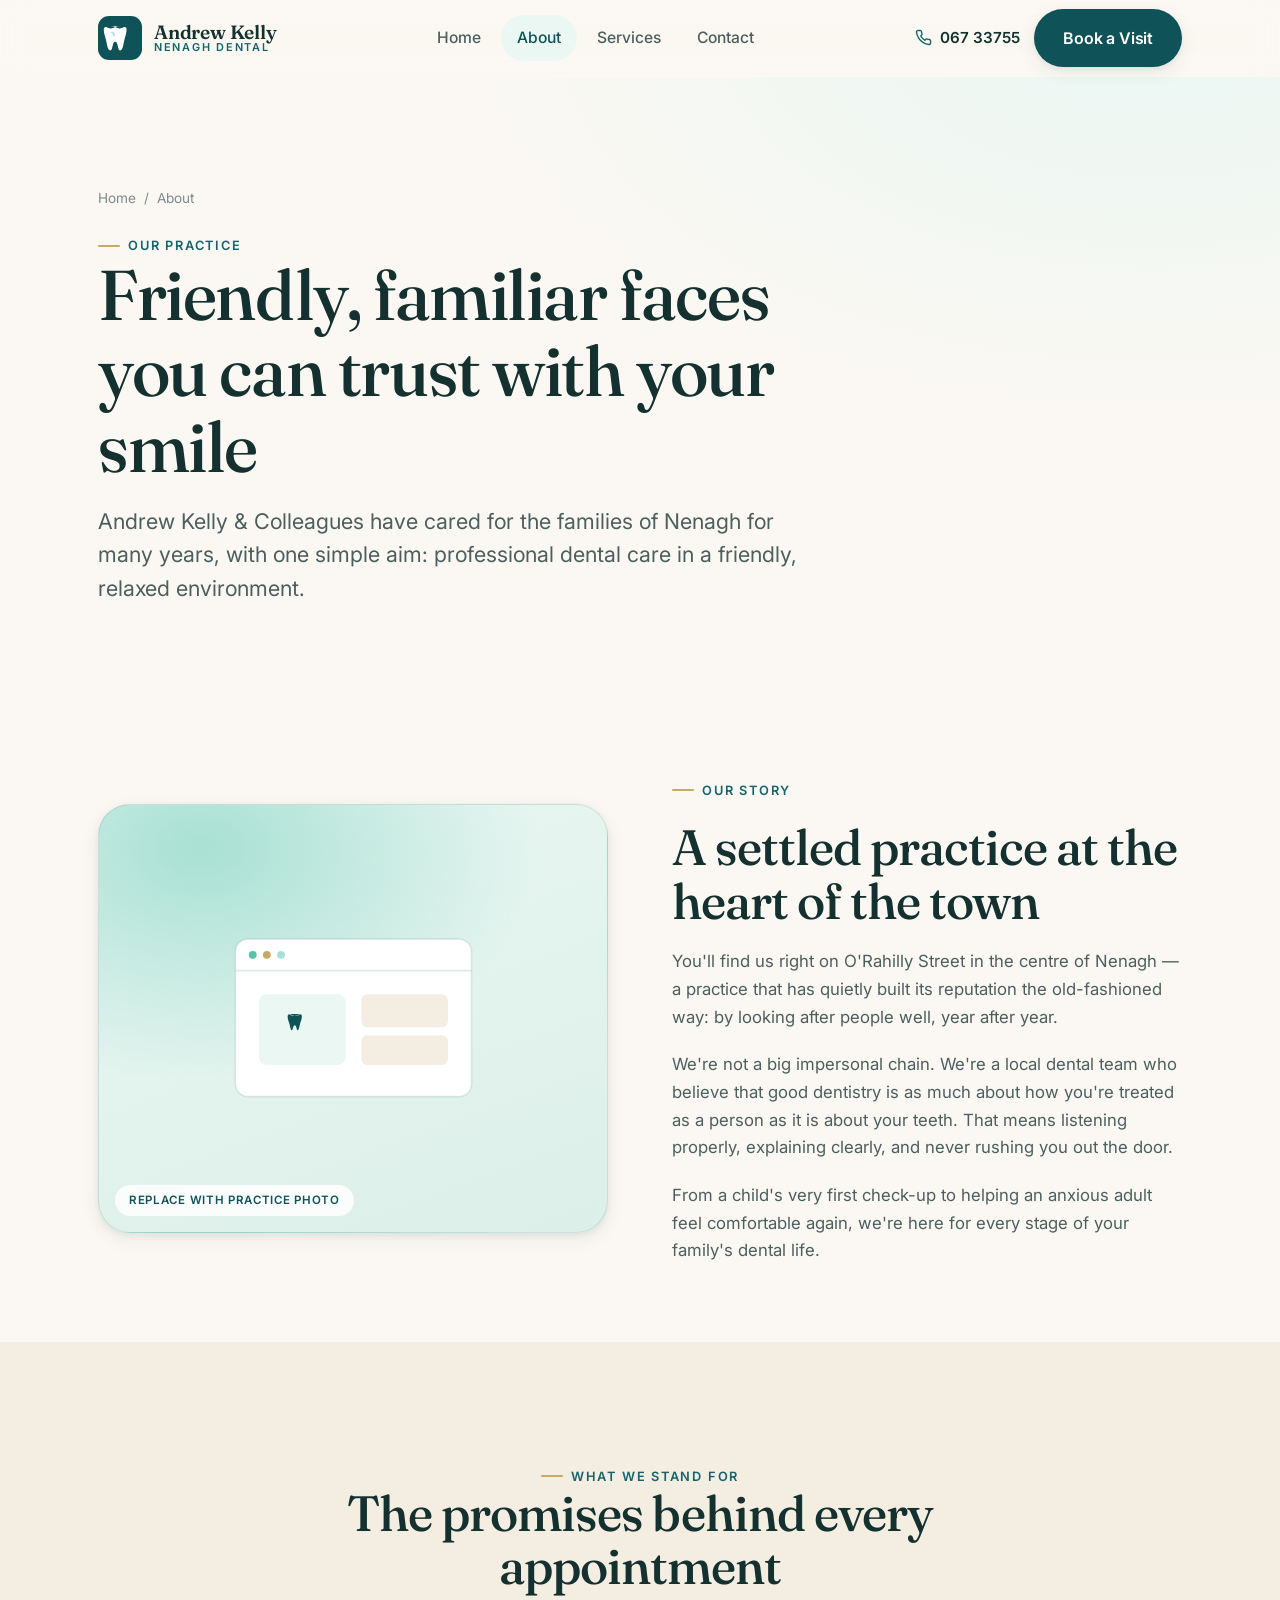
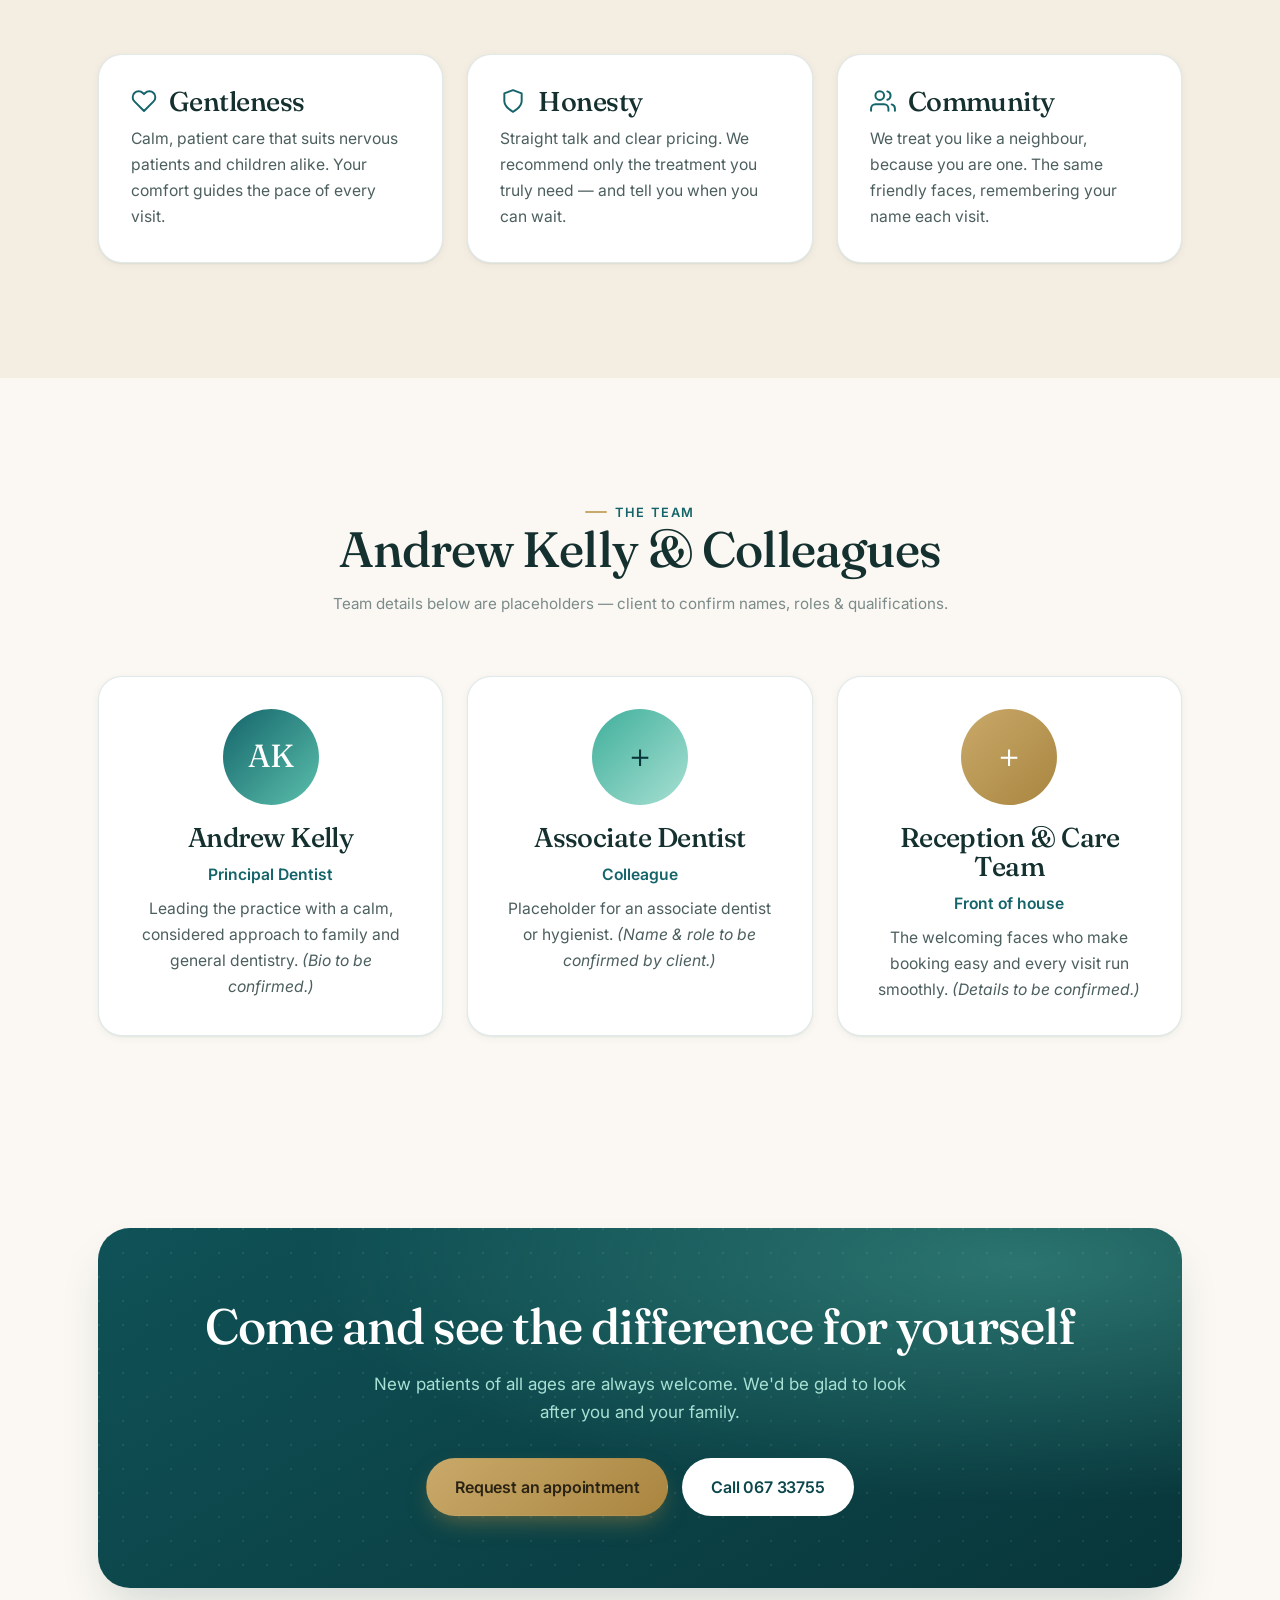
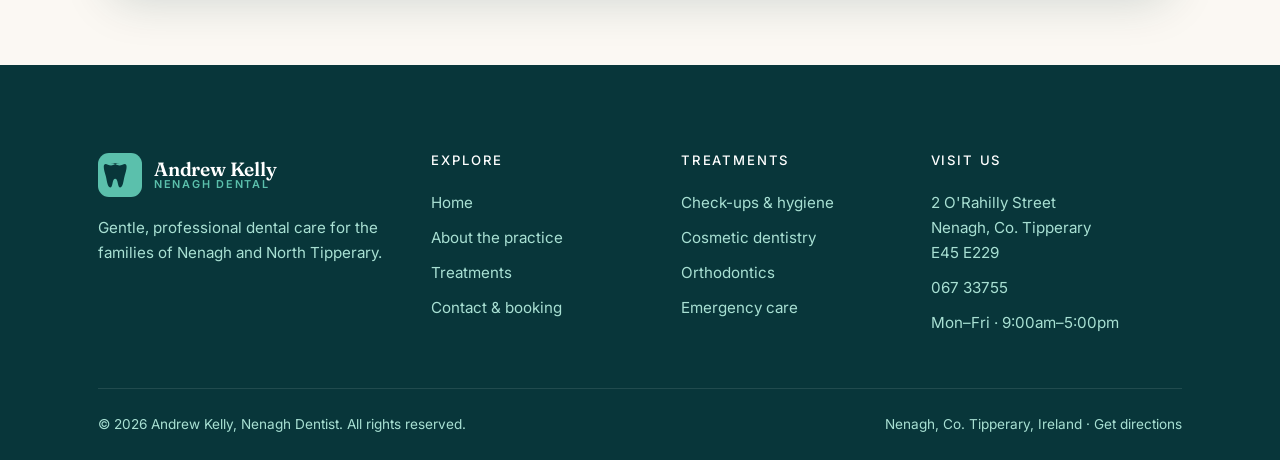
==== about.html @ b99c3176 "Initial commit: Andrew Kelly, Nenagh Dentist website Static 4-page dental practice site (HTML/CSS/JS" ====
<!DOCTYPE html>
<html lang="en-IE">
<head>
  <meta charset="UTF-8" />
  <meta name="viewport" content="width=device-width, initial-scale=1.0" />
  <title>About Our Nenagh Dental Practice | Andrew Kelly, Nenagh Dentist</title>
  <meta name="description" content="Meet Andrew Kelly &amp; Colleagues — a friendly, established dental practice on O'Rahilly Street, Nenagh. Our promise: gentle, honest care in a relaxed environment for all the family." />
  <meta name="theme-color" content="#0f5257" />
  <link rel="canonical" href="https://andrewkelly-dental.vercel.app/about.html" />
  <meta property="og:type" content="website" />
  <meta property="og:title" content="About Our Nenagh Dental Practice | Andrew Kelly" />
  <meta property="og:description" content="A friendly, established dental practice in the heart of Nenagh, Co. Tipperary." />
  <link rel="icon" href="assets/favicon.svg" type="image/svg+xml" />
  <link rel="preconnect" href="https://fonts.googleapis.com" />
  <link rel="preconnect" href="https://fonts.gstatic.com" crossorigin />
  <link href="https://fonts.googleapis.com/css2?family=Fraunces:ital,opsz,wght@0,9..144,400;0,9..144,500;0,9..144,600;1,9..144,400&family=Inter:wght@400;500;600;700&display=swap" rel="stylesheet" />
  <link rel="stylesheet" href="css/styles.css" />
</head>
<body>

  <header class="site-header">
    <div class="container nav">
      <a href="index.html" class="brand" aria-label="Andrew Kelly, Nenagh Dentist — home">
        <svg class="brand__mark" viewBox="0 0 64 64" aria-hidden="true"><rect width="64" height="64" rx="16" fill="#0f5257"/><path d="M32 15c-6 0-9 3-13 3-3.5 0-6-2-8-2-1.6 0-2.6 1.3-2.6 4 0 4 1.4 8 2.8 13 1 3.6 1.7 9 2.8 12.6.9 3 2 4.4 3.6 4.4 2 0 2.7-2.2 3.4-5.4.9-4.2 1.8-7 4-7s3.1 2.8 4 7c.7 3.2 1.4 5.4 3.4 5.4 1.6 0 2.7-1.4 3.6-4.4 1.1-3.6 1.8-9 2.8-12.6 1.4-5 2.8-9 2.8-13 0-2.7-1-4-2.6-4-2 0-4.5 2-8 2-4 0-7-3-13-3z" fill="#fff"/><path d="M20 24c1.6 0 3 1.6 3.6 4" fill="none" stroke="#a8e0d3" stroke-width="2.4" stroke-linecap="round"/></svg>
        <span class="brand__text"><span class="brand__name">Andrew Kelly</span><span class="brand__sub">Nenagh Dental</span></span>
      </a>
      <nav class="nav__links" aria-label="Primary">
        <a href="index.html">Home</a>
        <a href="about.html" class="active">About</a>
        <a href="services.html">Services</a>
        <a href="contact.html">Contact</a>
      </nav>
      <div class="nav__cta">
        <a href="tel:+35367 33755" class="nav__phone"><svg viewBox="0 0 24 24" fill="none" stroke="currentColor" stroke-width="2" stroke-linecap="round" stroke-linejoin="round" aria-hidden="true"><path d="M22 16.92v3a2 2 0 0 1-2.18 2 19.79 19.79 0 0 1-8.63-3.07 19.5 19.5 0 0 1-6-6 19.79 19.79 0 0 1-3.07-8.67A2 2 0 0 1 4.11 2h3a2 2 0 0 1 2 1.72c.13.96.36 1.9.7 2.81a2 2 0 0 1-.45 2.11L8.09 9.91a16 16 0 0 0 6 6l1.27-1.27a2 2 0 0 1 2.11-.45c.9.34 1.85.57 2.81.7A2 2 0 0 1 22 16.92z"/></svg> 067 33755</a>
        <a href="contact.html" class="btn btn--primary">Book a Visit</a>
        <button class="nav__toggle" aria-label="Open menu" aria-expanded="false"><span></span></button>
      </div>
    </div>
  </header>

  <main>
    <!-- Page hero -->
    <section class="page-hero">
      <div class="container">
        <p class="breadcrumb reveal"><a href="index.html">Home</a> &nbsp;/&nbsp; About</p>
        <span class="eyebrow reveal">Our practice</span>
        <h1 class="reveal">Friendly, familiar faces you can trust with your smile</h1>
        <p class="lead reveal" data-delay="1">Andrew Kelly &amp; Colleagues have cared for the families of Nenagh for many years, with one simple aim: professional dental care in a friendly, relaxed environment.</p>
      </div>
    </section>

    <!-- Story split -->
    <section class="section section--tight">
      <div class="container split">
        <div class="split__media reveal" role="img" aria-label="Illustration of the practice on O'Rahilly Street">
          <svg class="illus" viewBox="0 0 400 340" fill="none" aria-hidden="true">
            <rect x="50" y="70" width="300" height="200" rx="16" fill="#ffffff" stroke="#0f5257" stroke-opacity="0.12" stroke-width="2"/>
            <path d="M50 110h300" stroke="#0f5257" stroke-opacity="0.12" stroke-width="2"/>
            <circle cx="72" cy="90" r="5" fill="#5bc0ac"/><circle cx="90" cy="90" r="5" fill="#c9a96a"/><circle cx="108" cy="90" r="5" fill="#a8e0d3"/>
            <rect x="80" y="140" width="110" height="90" rx="10" fill="#eaf7f3"/>
            <rect x="210" y="140" width="110" height="42" rx="8" fill="#f4ede2"/>
            <rect x="210" y="192" width="110" height="38" rx="8" fill="#f4ede2"/>
            <path d="M120 195c-6 0-9 3-13 3" stroke="#0f5257" stroke-width="0" />
            <path d="M135 165c-5 0-7.5 2.5-11 2.5-2.6 0-4.4-1.6-6-1.6-1 0-1.6.8-1.6 2.7 0 2.7 1.1 5.4 2 8 .6 2 1 4.6 1.6 6.6.5 1.6.9 2.4 1.6 2.4.9 0 1.2-1.2 1.6-2.7.5-2.1.9-3.4 2.2-3.4s1.7 1.3 2.2 3.4c.4 1.5.7 2.7 1.6 2.7.7 0 1.1-.8 1.6-2.4.6-2 1-4.6 1.6-6.6.9-2.6 2-5.3 2-8 0-1.9-.6-2.7-1.6-2.7-1.6 0-3.4 1.6-6 1.6-3.5 0-5.5-2.5-11-2.5z" fill="#0f5257"/>
          </svg>
          <span class="photo-tag">Replace with practice photo</span>
        </div>
        <div class="split__content prose reveal" data-delay="1">
          <span class="eyebrow">Our story</span>
          <h2>A settled practice at the heart of the town</h2>
          <p>You'll find us right on O'Rahilly Street in the centre of Nenagh — a practice that has quietly built its reputation the old-fashioned way: by looking after people well, year after year.</p>
          <p>We're not a big impersonal chain. We're a local dental team who believe that good dentistry is as much about how you're treated as a person as it is about your teeth. That means listening properly, explaining clearly, and never rushing you out the door.</p>
          <p>From a child's very first check-up to helping an anxious adult feel comfortable again, we're here for every stage of your family's dental life.</p>
        </div>
      </div>
    </section>

    <!-- Values -->
    <section class="section section--sand">
      <div class="container">
        <div class="section-head center reveal">
          <span class="eyebrow" style="justify-content:center;">What we stand for</span>
          <h2>The promises behind every appointment</h2>
        </div>
        <div class="values">
          <div class="value card reveal">
            <h3><svg viewBox="0 0 24 24" fill="none" stroke="currentColor" stroke-width="1.8" stroke-linecap="round" stroke-linejoin="round"><path d="M20.84 4.61a5.5 5.5 0 0 0-7.78 0L12 5.67l-1.06-1.06a5.5 5.5 0 1 0-7.78 7.78L12 21.23l8.84-8.84a5.5 5.5 0 0 0 0-7.78z"/></svg> Gentleness</h3>
            <p>Calm, patient care that suits nervous patients and children alike. Your comfort guides the pace of every visit.</p>
          </div>
          <div class="value card reveal" data-delay="1">
            <h3><svg viewBox="0 0 24 24" fill="none" stroke="currentColor" stroke-width="1.8" stroke-linecap="round" stroke-linejoin="round"><path d="M12 22s8-4 8-10V5l-8-3-8 3v7c0 6 8 10 8 10z"/></svg> Honesty</h3>
            <p>Straight talk and clear pricing. We recommend only the treatment you truly need — and tell you when you can wait.</p>
          </div>
          <div class="value card reveal" data-delay="2">
            <h3><svg viewBox="0 0 24 24" fill="none" stroke="currentColor" stroke-width="1.8" stroke-linecap="round" stroke-linejoin="round"><path d="M17 21v-2a4 4 0 0 0-4-4H5a4 4 0 0 0-4 4v2"/><circle cx="9" cy="7" r="4"/><path d="M23 21v-2a4 4 0 0 0-3-3.87M16 3.13a4 4 0 0 1 0 7.75"/></svg> Community</h3>
            <p>We treat you like a neighbour, because you are one. The same friendly faces, remembering your name each visit.</p>
          </div>
        </div>
      </div>
    </section>

    <!-- Team (placeholder, client to confirm) -->
    <section class="section">
      <div class="container">
        <div class="section-head center reveal">
          <span class="eyebrow" style="justify-content:center;">The team</span>
          <h2>Andrew Kelly &amp; Colleagues</h2>
          <p class="lead" style="font-size:0.95rem;color:var(--ink-mute);">Team details below are placeholders — client to confirm names, roles &amp; qualifications.</p>
        </div>
        <div class="grid grid--3">
          <article class="card reveal" style="text-align:center;">
            <div style="width:96px;height:96px;border-radius:50%;margin:0 auto 18px;background:linear-gradient(135deg,var(--teal-600),var(--mint-400));display:grid;place-items:center;color:#fff;font-family:var(--font-display);font-size:2rem;">AK</div>
            <h3>Andrew Kelly</h3>
            <p style="color:var(--teal-600);font-weight:600;margin-bottom:8px;">Principal Dentist</p>
            <p>Leading the practice with a calm, considered approach to family and general dentistry. <em>(Bio to be confirmed.)</em></p>
          </article>
          <article class="card reveal" data-delay="1" style="text-align:center;">
            <div style="width:96px;height:96px;border-radius:50%;margin:0 auto 18px;background:linear-gradient(135deg,var(--mint-500),var(--mint-200));display:grid;place-items:center;color:#08363a;font-family:var(--font-display);font-size:2rem;">＋</div>
            <h3>Associate Dentist</h3>
            <p style="color:var(--teal-600);font-weight:600;margin-bottom:8px;">Colleague</p>
            <p>Placeholder for an associate dentist or hygienist. <em>(Name &amp; role to be confirmed by client.)</em></p>
          </article>
          <article class="card reveal" data-delay="2" style="text-align:center;">
            <div style="width:96px;height:96px;border-radius:50%;margin:0 auto 18px;background:linear-gradient(135deg,var(--gold),var(--gold-dark));display:grid;place-items:center;color:#fff;font-family:var(--font-display);font-size:2rem;">＋</div>
            <h3>Reception &amp; Care Team</h3>
            <p style="color:var(--teal-600);font-weight:600;margin-bottom:8px;">Front of house</p>
            <p>The welcoming faces who make booking easy and every visit run smoothly. <em>(Details to be confirmed.)</em></p>
          </article>
        </div>
      </div>
    </section>

    <!-- CTA -->
    <section class="section section--tight">
      <div class="container">
        <div class="cta-band reveal">
          <h2>Come and see the difference for yourself</h2>
          <p>New patients of all ages are always welcome. We'd be glad to look after you and your family.</p>
          <div class="hero__actions">
            <a href="contact.html" class="btn btn--gold">Request an appointment</a>
            <a href="tel:+35367 33755" class="btn btn--light">Call 067 33755</a>
          </div>
        </div>
      </div>
    </section>
  </main>

  <footer class="site-footer">
    <div class="container">
      <div class="footer__grid">
        <div class="footer__brand">
          <a href="index.html" class="brand" aria-label="Andrew Kelly, Nenagh Dentist — home">
            <svg class="brand__mark" viewBox="0 0 64 64" aria-hidden="true"><rect width="64" height="64" rx="16" fill="#5bc0ac"/><path d="M32 15c-6 0-9 3-13 3-3.5 0-6-2-8-2-1.6 0-2.6 1.3-2.6 4 0 4 1.4 8 2.8 13 1 3.6 1.7 9 2.8 12.6.9 3 2 4.4 3.6 4.4 2 0 2.7-2.2 3.4-5.4.9-4.2 1.8-7 4-7s3.1 2.8 4 7c.7 3.2 1.4 5.4 3.4 5.4 1.6 0 2.7-1.4 3.6-4.4 1.1-3.6 1.8-9 2.8-12.6 1.4-5 2.8-9 2.8-13 0-2.7-1-4-2.6-4-2 0-4.5 2-8 2-4 0-7-3-13-3z" fill="#08363a"/></svg>
            <span class="brand__text"><span class="brand__name">Andrew Kelly</span><span class="brand__sub">Nenagh Dental</span></span>
          </a>
          <p>Gentle, professional dental care for the families of Nenagh and North Tipperary.</p>
        </div>
        <div class="footer__col">
          <h4>Explore</h4>
          <a href="index.html">Home</a><a href="about.html">About the practice</a><a href="services.html">Treatments</a><a href="contact.html">Contact &amp; booking</a>
        </div>
        <div class="footer__col">
          <h4>Treatments</h4>
          <a href="services.html#checkups">Check-ups &amp; hygiene</a><a href="services.html#cosmetic">Cosmetic dentistry</a><a href="services.html#orthodontics">Orthodontics</a><a href="services.html#emergency">Emergency care</a>
        </div>
        <div class="footer__col">
          <h4>Visit us</h4>
          <p>2 O'Rahilly Street<br />Nenagh, Co. Tipperary<br />E45 E229</p>
          <a href="tel:+35367 33755">067 33755</a>
          <p>Mon–Fri · 9:00am–5:00pm</p>
        </div>
      </div>
      <div class="footer__bottom">
        <span>© <span id="year">2026</span> Andrew Kelly, Nenagh Dentist. All rights reserved.</span>
        <span>Nenagh, Co. Tipperary, Ireland · <a href="contact.html">Get directions</a></span>
      </div>
    </div>
  </footer>

  <script src="js/main.js" defer></script>
</body>
</html>
---- css/styles.css ----
/* =============================================================
   Andrew Kelly · Nenagh Dentist — Design System
   Bespoke boutique-clinical identity. Not a template.
   ============================================================= */

/* ---------- Design Tokens ---------- */
:root {
  /* Brand — deep teal + warm cream + soft gold */
  --teal-900: #08363a;
  --teal-800: #0b464b;
  --teal-700: #0f5257;
  --teal-600: #14646a;
  --teal-500: #1b7a80;
  --mint-500: #3faf9b;
  --mint-400: #5bc0ac;
  --mint-200: #a8e0d3;
  --mint-50:  #eaf7f3;
  --gold:     #c9a96a;
  --gold-dark:#a9853f;

  --cream:    #fbf8f3;
  --sand:     #f4ede2;
  --white:    #ffffff;

  --ink:      #14302f;
  --ink-soft: #4c5f5e;
  --ink-mute: #7b8b8a;

  --border:   rgba(15, 82, 87, 0.12);
  --border-strong: rgba(15, 82, 87, 0.22);

  /* Type */
  --font-display: "Fraunces", Georgia, "Times New Roman", serif;
  --font-body: "Inter", system-ui, -apple-system, "Segoe UI", Roboto, sans-serif;

  /* Radii */
  --r-sm: 10px;
  --r: 16px;
  --r-lg: 24px;
  --r-xl: 32px;
  --r-pill: 999px;

  /* Shadows */
  --shadow-sm: 0 1px 2px rgba(8, 54, 58, 0.06), 0 2px 8px rgba(8, 54, 58, 0.05);
  --shadow-md: 0 6px 18px rgba(8, 54, 58, 0.08), 0 2px 6px rgba(8, 54, 58, 0.06);
  --shadow-lg: 0 24px 48px -12px rgba(8, 54, 58, 0.18);
  --shadow-glow: 0 20px 60px -20px rgba(20, 100, 106, 0.45);

  /* Layout */
  --maxw: 1180px;
  --gutter: clamp(20px, 5vw, 48px);
  --section-y: clamp(64px, 9vw, 128px);

  --ease: cubic-bezier(0.22, 1, 0.36, 1);
}

/* ---------- Reset ---------- */
*, *::before, *::after { box-sizing: border-box; }
* { margin: 0; }
html { -webkit-text-size-adjust: 100%; scroll-behavior: smooth; }
@media (prefers-reduced-motion: reduce) {
  html { scroll-behavior: auto; }
  *, *::before, *::after { animation-duration: 0.01ms !important; animation-iteration-count: 1 !important; transition-duration: 0.01ms !important; }
}
body {
  font-family: var(--font-body);
  color: var(--ink);
  background: var(--cream);
  line-height: 1.65;
  font-size: 1.0625rem;
  -webkit-font-smoothing: antialiased;
  text-rendering: optimizeLegibility;
  overflow-x: hidden;
}
img, svg, video { display: block; max-width: 100%; height: auto; }
a { color: inherit; text-decoration: none; }
button { font: inherit; cursor: pointer; }
ul { list-style: none; padding: 0; }
:focus-visible { outline: 3px solid var(--mint-500); outline-offset: 3px; border-radius: 4px; }

/* ---------- Typography ---------- */
h1, h2, h3, h4 { font-family: var(--font-display); font-weight: 500; line-height: 1.08; letter-spacing: -0.02em; color: var(--ink); font-optical-sizing: auto; }
h1 { font-size: clamp(2.5rem, 6vw, 4.4rem); }
h2 { font-size: clamp(2rem, 4.4vw, 3.1rem); }
h3 { font-size: clamp(1.3rem, 2.4vw, 1.7rem); }
h4 { font-size: 1.15rem; }
p { color: var(--ink-soft); }
.lead { font-size: clamp(1.1rem, 1.8vw, 1.35rem); line-height: 1.55; color: var(--ink-soft); }

/* ---------- Layout ---------- */
.container { width: 100%; max-width: var(--maxw); margin-inline: auto; padding-inline: var(--gutter); }
.section { padding-block: var(--section-y); }
.section--sand { background: var(--sand); }
.section--teal { background: var(--teal-800); color: var(--mint-50); }
.section--teal h2, .section--teal h3 { color: #fff; }
.section--tight { padding-block: clamp(48px, 6vw, 80px); }
.eyebrow {
  display: inline-flex; align-items: center; gap: 8px;
  font-family: var(--font-body); font-weight: 600; font-size: 0.8rem;
  letter-spacing: 0.14em; text-transform: uppercase; color: var(--teal-600);
}
.eyebrow::before { content: ""; width: 22px; height: 2px; background: var(--gold); border-radius: 2px; }
.section--teal .eyebrow { color: var(--mint-200); }
.section-head { max-width: 640px; margin-bottom: clamp(36px, 5vw, 60px); }
.section-head.center { margin-inline: auto; text-align: center; }
.section-head p { margin-top: 16px; }

/* ---------- Buttons ---------- */
.btn {
  display: inline-flex; align-items: center; justify-content: center; gap: 10px;
  padding: 15px 28px; border-radius: var(--r-pill); border: 1.5px solid transparent;
  font-weight: 600; font-size: 1rem; letter-spacing: -0.01em;
  transition: transform 0.25s var(--ease), box-shadow 0.25s var(--ease), background 0.25s var(--ease), color 0.25s var(--ease);
  will-change: transform;
}
.btn svg { width: 18px; height: 18px; }
.btn--primary { background: var(--teal-700); color: #fff; box-shadow: var(--shadow-md); }
.btn--primary:hover { background: var(--teal-600); transform: translateY(-3px); box-shadow: var(--shadow-glow); }
.btn--gold { background: linear-gradient(135deg, var(--gold), var(--gold-dark)); color: #2a2313; box-shadow: 0 10px 24px -8px rgba(169, 133, 63, 0.6); }
.btn--gold:hover { transform: translateY(-3px); box-shadow: 0 16px 32px -8px rgba(169, 133, 63, 0.7); }
.btn--ghost { background: transparent; color: var(--teal-700); border-color: var(--border-strong); }
.btn--ghost:hover { background: var(--white); border-color: var(--teal-500); transform: translateY(-3px); box-shadow: var(--shadow-sm); }
.btn--light { background: #fff; color: var(--teal-800); }
.btn--light:hover { transform: translateY(-3px); box-shadow: var(--shadow-lg); }
.btn--block { width: 100%; }

/* ---------- Header ---------- */
.site-header {
  position: sticky; top: 0; z-index: 100;
  background: rgba(251, 248, 243, 0.72);
  backdrop-filter: saturate(140%) blur(14px);
  -webkit-backdrop-filter: saturate(140%) blur(14px);
  border-bottom: 1px solid transparent;
  transition: border-color 0.3s var(--ease), background 0.3s var(--ease), box-shadow 0.3s var(--ease);
}
.site-header.scrolled { border-color: var(--border); box-shadow: var(--shadow-sm); background: rgba(251, 248, 243, 0.9); }
.nav { display: flex; align-items: center; justify-content: space-between; height: 76px; }
.brand { display: flex; align-items: center; gap: 12px; }
.brand__mark { width: 44px; height: 44px; flex: none; }
.brand__text { display: flex; flex-direction: column; line-height: 1.05; }
.brand__name { font-family: var(--font-display); font-weight: 600; font-size: 1.2rem; color: var(--ink); letter-spacing: -0.01em; }
.brand__sub { font-size: 0.68rem; font-weight: 600; letter-spacing: 0.16em; text-transform: uppercase; color: var(--teal-600); }
.nav__links { display: flex; align-items: center; gap: 4px; }
.nav__links a { padding: 10px 16px; border-radius: var(--r-pill); font-weight: 500; font-size: 0.98rem; color: var(--ink-soft); transition: color 0.2s, background 0.2s; }
.nav__links a:hover, .nav__links a.active { color: var(--teal-700); background: var(--mint-50); }
.nav__cta { display: flex; align-items: center; gap: 14px; }
.nav__phone { display: inline-flex; align-items: center; gap: 8px; font-weight: 600; color: var(--ink); font-size: 0.95rem; }
.nav__phone svg { width: 17px; height: 17px; color: var(--teal-600); }
.nav__toggle { display: none; width: 46px; height: 46px; border: 1px solid var(--border-strong); background: #fff; border-radius: 12px; align-items: center; justify-content: center; }
.nav__toggle span { display: block; width: 20px; height: 2px; background: var(--ink); border-radius: 2px; position: relative; transition: 0.3s var(--ease); }
.nav__toggle span::before, .nav__toggle span::after { content: ""; position: absolute; left: 0; width: 20px; height: 2px; background: var(--ink); border-radius: 2px; transition: 0.3s var(--ease); }
.nav__toggle span::before { top: -6px; }
.nav__toggle span::after { top: 6px; }
body.nav-open .nav__toggle span { background: transparent; }
body.nav-open .nav__toggle span::before { top: 0; transform: rotate(45deg); }
body.nav-open .nav__toggle span::after { top: 0; transform: rotate(-45deg); }

/* ---------- Hero ---------- */
.hero { position: relative; padding-top: clamp(40px, 6vw, 72px); padding-bottom: clamp(56px, 8vw, 110px); overflow: hidden; }
.hero__grid { display: grid; grid-template-columns: 1.05fr 0.95fr; gap: clamp(32px, 5vw, 72px); align-items: center; }
.hero__pill { display: inline-flex; align-items: center; gap: 10px; padding: 8px 16px 8px 8px; background: #fff; border: 1px solid var(--border); border-radius: var(--r-pill); box-shadow: var(--shadow-sm); font-size: 0.85rem; font-weight: 500; color: var(--ink-soft); margin-bottom: 26px; }
.hero__pill b { display: inline-flex; align-items: center; gap: 4px; padding: 4px 10px; background: var(--mint-50); color: var(--teal-700); border-radius: var(--r-pill); font-weight: 600; }
.hero__pill b svg { width: 14px; height: 14px; }
.hero h1 { margin-bottom: 22px; }
.hero h1 em { font-style: italic; color: var(--teal-600); }
.hero__lead { max-width: 34ch; margin-bottom: 34px; }
.hero__actions { display: flex; flex-wrap: wrap; gap: 14px; margin-bottom: 34px; }
.hero__trust { display: flex; align-items: center; gap: 22px; flex-wrap: wrap; }
.hero__stars { display: flex; flex-direction: column; gap: 2px; }
.stars { display: inline-flex; gap: 2px; color: var(--gold); }
.stars svg { width: 16px; height: 16px; }
.hero__trust small { color: var(--ink-mute); font-size: 0.82rem; }
.hero__trust strong { font-weight: 600; color: var(--ink); }

/* Hero visual — bespoke composed card, no stock photo dependency */
.hero__visual { position: relative; }
.hero__card {
  position: relative; aspect-ratio: 4 / 4.4; border-radius: var(--r-xl);
  background:
    radial-gradient(120% 90% at 80% 0%, rgba(91,192,172,0.35), transparent 60%),
    linear-gradient(160deg, var(--teal-700), var(--teal-900));
  box-shadow: var(--shadow-lg);
  overflow: hidden;
}
.hero__card::after { content: ""; position: absolute; inset: 0; background-image: radial-gradient(circle at 1px 1px, rgba(255,255,255,0.09) 1px, transparent 0); background-size: 22px 22px; opacity: 0.5; }
.hero__photo-note { position: absolute; left: 22px; bottom: 22px; z-index: 3; font-size: 0.7rem; letter-spacing: 0.1em; text-transform: uppercase; color: rgba(255,255,255,0.5); }
.hero__badge {
  position: absolute; z-index: 4; background: #fff; border-radius: var(--r); padding: 16px 18px; box-shadow: var(--shadow-lg);
  display: flex; align-items: center; gap: 12px;
}
.hero__badge svg { width: 34px; height: 34px; flex: none; }
.hero__badge b { display: block; font-family: var(--font-display); font-size: 1.5rem; color: var(--ink); line-height: 1; }
.hero__badge span { font-size: 0.78rem; color: var(--ink-mute); }
.hero__badge--tl { top: 24px; left: -18px; }
.hero__badge--br { bottom: 32px; right: -16px; }
.hero__floaticon { position: absolute; inset: 0; display: grid; place-items: center; z-index: 2; }
.hero__floaticon svg { width: 46%; height: auto; color: rgba(255,255,255,0.9); filter: drop-shadow(0 20px 40px rgba(0,0,0,0.3)); }

/* ---------- Trust bar ---------- */
.trustbar { border-block: 1px solid var(--border); background: var(--white); }
.trustbar__row { display: flex; flex-wrap: wrap; align-items: center; justify-content: space-between; gap: 24px; padding-block: 26px; }
.trustbar__item { display: flex; align-items: center; gap: 12px; color: var(--ink-soft); font-weight: 500; font-size: 0.95rem; }
.trustbar__item svg { width: 26px; height: 26px; color: var(--teal-600); flex: none; }

/* ---------- Feature / value grid ---------- */
.grid { display: grid; gap: 24px; }
.grid--3 { grid-template-columns: repeat(3, 1fr); }
.grid--2 { grid-template-columns: repeat(2, 1fr); }
.grid--4 { grid-template-columns: repeat(4, 1fr); }

.card {
  background: var(--white); border: 1px solid var(--border); border-radius: var(--r-lg);
  padding: 32px; box-shadow: var(--shadow-sm);
  transition: transform 0.3s var(--ease), box-shadow 0.3s var(--ease), border-color 0.3s var(--ease);
}
.card:hover { transform: translateY(-6px); box-shadow: var(--shadow-md); border-color: var(--mint-200); }
.card__icon { width: 56px; height: 56px; border-radius: 16px; display: grid; place-items: center; background: var(--mint-50); color: var(--teal-700); margin-bottom: 20px; }
.card__icon svg { width: 28px; height: 28px; }
.card h3 { margin-bottom: 10px; }
.card p { font-size: 0.98rem; }
.card__link { display: inline-flex; align-items: center; gap: 6px; margin-top: 18px; font-weight: 600; color: var(--teal-700); font-size: 0.95rem; }
.card__link svg { width: 16px; height: 16px; transition: transform 0.25s var(--ease); }
.card:hover .card__link svg { transform: translateX(4px); }

/* Service card variant with price */
.svc { display: flex; flex-direction: column; }
.svc__meta { margin-top: auto; padding-top: 20px; display: flex; align-items: center; justify-content: space-between; border-top: 1px solid var(--border); }
.svc__price { font-family: var(--font-display); font-size: 1.15rem; color: var(--ink); }
.svc__price span { font-size: 0.78rem; color: var(--ink-mute); font-family: var(--font-body); }

/* ---------- Split / Problem-solution ---------- */
.split { display: grid; grid-template-columns: 1fr 1fr; gap: clamp(32px, 5vw, 72px); align-items: center; }
.split--reverse .split__media { order: 2; }
.split__media {
  border-radius: var(--r-xl); aspect-ratio: 5 / 4.2; position: relative; overflow: hidden;
  background: radial-gradient(120% 100% at 20% 10%, var(--mint-200), transparent 55%), linear-gradient(160deg, var(--mint-50), #dcefe8);
  border: 1px solid var(--border); box-shadow: var(--shadow-md);
  display: grid; place-items: center;
}
.split__media svg.illus { width: 62%; height: auto; }
.split__media .photo-tag { position: absolute; bottom: 16px; left: 16px; background: rgba(255,255,255,0.85); border-radius: var(--r-pill); padding: 6px 14px; font-size: 0.72rem; font-weight: 600; letter-spacing: 0.06em; text-transform: uppercase; color: var(--teal-700); }

.checklist { display: grid; gap: 16px; margin-top: 28px; }
.checklist li { display: flex; gap: 14px; align-items: flex-start; }
.checklist svg { width: 24px; height: 24px; flex: none; color: var(--mint-500); margin-top: 2px; }
.checklist b { color: var(--ink); font-weight: 600; }
.checklist span { display: block; color: var(--ink-soft); font-size: 0.95rem; }

/* ---------- Process / steps ---------- */
.steps { display: grid; grid-template-columns: repeat(4, 1fr); gap: 24px; counter-reset: step; }
.step { position: relative; padding-top: 12px; }
.step__num { font-family: var(--font-display); font-size: 2.6rem; color: var(--mint-400); line-height: 1; }
.step h3 { margin: 14px 0 8px; font-size: 1.25rem; }
.step p { font-size: 0.95rem; }
.section--teal .step__num { color: var(--gold); }
.section--teal .step p { color: var(--mint-200); }

/* ---------- Stats ---------- */
.stats { display: grid; grid-template-columns: repeat(4, 1fr); gap: 24px; text-align: center; }
.stat b { display: block; font-family: var(--font-display); font-size: clamp(2.4rem, 5vw, 3.4rem); color: #fff; line-height: 1; }
.stat span { color: var(--mint-200); font-size: 0.95rem; margin-top: 8px; display: block; }

/* ---------- Testimonials ---------- */
.quote { background: var(--white); border: 1px solid var(--border); border-radius: var(--r-lg); padding: 34px; box-shadow: var(--shadow-sm); display: flex; flex-direction: column; }
.quote .stars { margin-bottom: 16px; }
.quote p { color: var(--ink); font-size: 1.05rem; line-height: 1.6; }
.quote__by { margin-top: 22px; display: flex; align-items: center; gap: 14px; }
.quote__avatar { width: 46px; height: 46px; border-radius: 50%; background: linear-gradient(135deg, var(--teal-600), var(--mint-400)); color: #fff; display: grid; place-items: center; font-weight: 600; font-family: var(--font-display); }
.quote__by b { display: block; color: var(--ink); font-size: 0.95rem; }
.quote__by span { color: var(--ink-mute); font-size: 0.82rem; }

/* ---------- FAQ ---------- */
.faq { max-width: 820px; margin-inline: auto; }
.faq__item { border-bottom: 1px solid var(--border); }
.faq__q { width: 100%; text-align: left; background: none; border: none; padding: 24px 48px 24px 0; position: relative; font-family: var(--font-display); font-size: clamp(1.05rem, 2vw, 1.25rem); color: var(--ink); }
.faq__q::after { content: ""; position: absolute; right: 6px; top: 50%; width: 12px; height: 12px; border-right: 2px solid var(--teal-600); border-bottom: 2px solid var(--teal-600); transform: translateY(-70%) rotate(45deg); transition: transform 0.3s var(--ease); }
.faq__item.open .faq__q::after { transform: translateY(-30%) rotate(-135deg); }
.faq__a { max-height: 0; overflow: hidden; transition: max-height 0.35s var(--ease); }
.faq__a p { padding-bottom: 24px; }
.faq__item.open .faq__a { max-height: 320px; }

/* ---------- CTA band ---------- */
.cta-band { position: relative; overflow: hidden; border-radius: var(--r-xl); padding: clamp(40px, 6vw, 72px); background: radial-gradient(120% 120% at 85% 10%, rgba(91,192,172,0.4), transparent 55%), linear-gradient(150deg, var(--teal-700), var(--teal-900)); color: #fff; text-align: center; box-shadow: var(--shadow-lg); }
.cta-band::before { content: ""; position: absolute; inset: 0; background-image: radial-gradient(circle at 1px 1px, rgba(255,255,255,0.08) 1px, transparent 0); background-size: 24px 24px; }
.cta-band > * { position: relative; }
.cta-band h2 { color: #fff; margin-bottom: 16px; }
.cta-band p { color: var(--mint-200); max-width: 52ch; margin: 0 auto 32px; }
.cta-band .hero__actions { justify-content: center; margin-bottom: 0; }

/* ---------- Contact / forms ---------- */
.contact-grid { display: grid; grid-template-columns: 1fr 1fr; gap: clamp(32px, 5vw, 64px); align-items: start; }
.info-list { display: grid; gap: 22px; margin-top: 28px; }
.info-item { display: flex; gap: 16px; align-items: flex-start; }
.info-item__icon { width: 48px; height: 48px; border-radius: 14px; background: var(--mint-50); color: var(--teal-700); display: grid; place-items: center; flex: none; }
.info-item__icon svg { width: 22px; height: 22px; }
.info-item b { display: block; color: var(--ink); }
.info-item a, .info-item span { color: var(--ink-soft); }
.info-item a:hover { color: var(--teal-700); }

.form { background: var(--white); border: 1px solid var(--border); border-radius: var(--r-lg); padding: clamp(24px, 4vw, 40px); box-shadow: var(--shadow-md); }
.field { margin-bottom: 20px; }
.field label { display: block; font-weight: 600; font-size: 0.9rem; color: var(--ink); margin-bottom: 8px; }
.field input, .field select, .field textarea {
  width: 100%; padding: 14px 16px; border: 1.5px solid var(--border-strong); border-radius: var(--r-sm);
  font: inherit; color: var(--ink); background: var(--cream); transition: border-color 0.2s, box-shadow 0.2s;
}
.field input:focus, .field select:focus, .field textarea:focus { outline: none; border-color: var(--teal-500); box-shadow: 0 0 0 4px var(--mint-50); background: #fff; }
.field textarea { resize: vertical; min-height: 130px; }
.field-row { display: grid; grid-template-columns: 1fr 1fr; gap: 16px; }
.form__note { font-size: 0.82rem; color: var(--ink-mute); margin-top: 14px; text-align: center; }
.form__ok { display: none; padding: 14px 16px; border-radius: var(--r-sm); background: var(--mint-50); color: var(--teal-700); font-weight: 500; margin-bottom: 18px; border: 1px solid var(--mint-200); }

/* Map frame placeholder */
.map { margin-top: 28px; border-radius: var(--r-lg); overflow: hidden; border: 1px solid var(--border); box-shadow: var(--shadow-sm); }
.map iframe { width: 100%; height: 300px; border: 0; display: block; }

/* Hours table */
.hours { display: grid; gap: 2px; margin-top: 8px; }
.hours div { display: flex; justify-content: space-between; padding: 10px 0; border-bottom: 1px dashed var(--border); font-size: 0.95rem; }
.hours div:last-child { border-bottom: none; }
.hours span:first-child { color: var(--ink-soft); }
.hours span:last-child { color: var(--ink); font-weight: 600; }
.hours .closed { color: var(--ink-mute); font-weight: 500; }

/* ---------- About page bits ---------- */
.page-hero { padding-block: clamp(48px, 7vw, 92px); background: radial-gradient(100% 120% at 90% -10%, var(--mint-50), transparent 55%); }
.page-hero .breadcrumb { font-size: 0.85rem; color: var(--ink-mute); margin-bottom: 18px; }
.page-hero .breadcrumb a:hover { color: var(--teal-700); }
.page-hero h1 { max-width: 16ch; }
.page-hero p { max-width: 56ch; margin-top: 20px; }

.values { display: grid; grid-template-columns: repeat(3, 1fr); gap: 24px; }
.value h3 { display: flex; align-items: center; gap: 12px; margin-bottom: 10px; }
.value h3 svg { width: 26px; height: 26px; color: var(--teal-600); }

/* Prose */
.prose > * + * { margin-top: 20px; }
.prose h3 { margin-top: 8px; }
.prose p { font-size: 1.05rem; }

/* ---------- Footer ---------- */
.site-footer { background: var(--teal-900); color: var(--mint-200); padding-top: clamp(56px, 7vw, 88px); }
.footer__grid { display: grid; grid-template-columns: 1.4fr 1fr 1fr 1.2fr; gap: 40px; padding-bottom: 48px; }
.footer__brand .brand__name { color: #fff; }
.footer__brand p { color: var(--mint-200); margin-top: 18px; max-width: 32ch; font-size: 0.95rem; }
.footer__col h4 { color: #fff; font-family: var(--font-body); font-size: 0.82rem; letter-spacing: 0.14em; text-transform: uppercase; margin-bottom: 18px; }
.footer__col a, .footer__col p { color: var(--mint-200); font-size: 0.95rem; display: block; padding: 5px 0; transition: color 0.2s; }
.footer__col a:hover { color: #fff; }
.footer__bottom { border-top: 1px solid rgba(255,255,255,0.1); padding-block: 24px; display: flex; flex-wrap: wrap; gap: 12px; justify-content: space-between; align-items: center; font-size: 0.85rem; color: var(--mint-200); }
.footer__bottom a:hover { color: #fff; }
.footer__brand .brand__sub { color: var(--mint-400); }

/* ---------- Reveal animation ---------- */
.reveal { opacity: 0; transform: translateY(24px); transition: opacity 0.7s var(--ease), transform 0.7s var(--ease); }
.reveal.in { opacity: 1; transform: none; }
.reveal[data-delay="1"] { transition-delay: 0.08s; }
.reveal[data-delay="2"] { transition-delay: 0.16s; }
.reveal[data-delay="3"] { transition-delay: 0.24s; }

/* ---------- Responsive ---------- */
@media (max-width: 980px) {
  .hero__grid { grid-template-columns: 1fr; }
  .hero__visual { max-width: 460px; margin-inline: auto; width: 100%; }
  .split { grid-template-columns: 1fr; }
  .split--reverse .split__media { order: 0; }
  .grid--4 { grid-template-columns: repeat(2, 1fr); }
  .steps { grid-template-columns: repeat(2, 1fr); }
  .stats { grid-template-columns: repeat(2, 1fr); }
  .contact-grid { grid-template-columns: 1fr; }
  .footer__grid { grid-template-columns: 1fr 1fr; gap: 32px; }
}
@media (max-width: 760px) {
  .nav__links, .nav__phone { display: none; }
  .nav__toggle { display: inline-flex; }
  .nav__links {
    position: fixed; inset: 76px 0 auto 0; flex-direction: column; align-items: stretch; gap: 4px;
    background: var(--cream); padding: 18px var(--gutter) 28px; border-bottom: 1px solid var(--border);
    box-shadow: var(--shadow-lg); transform: translateY(-120%); transition: transform 0.35s var(--ease);
  }
  body.nav-open .nav__links { display: flex; transform: translateY(0); }
  .nav__links a { padding: 14px 16px; font-size: 1.05rem; }
  .grid--3, .grid--2, .grid--4 { grid-template-columns: 1fr; }
  .values { grid-template-columns: 1fr; }
  .field-row { grid-template-columns: 1fr; }
  .hero__badge--tl { left: 8px; top: 8px; }
  .hero__badge--br { right: 8px; }
}
@media (max-width: 480px) {
  .steps, .stats { grid-template-columns: 1fr; }
  .footer__grid { grid-template-columns: 1fr; }
  .hero__badge { display: none; }
}
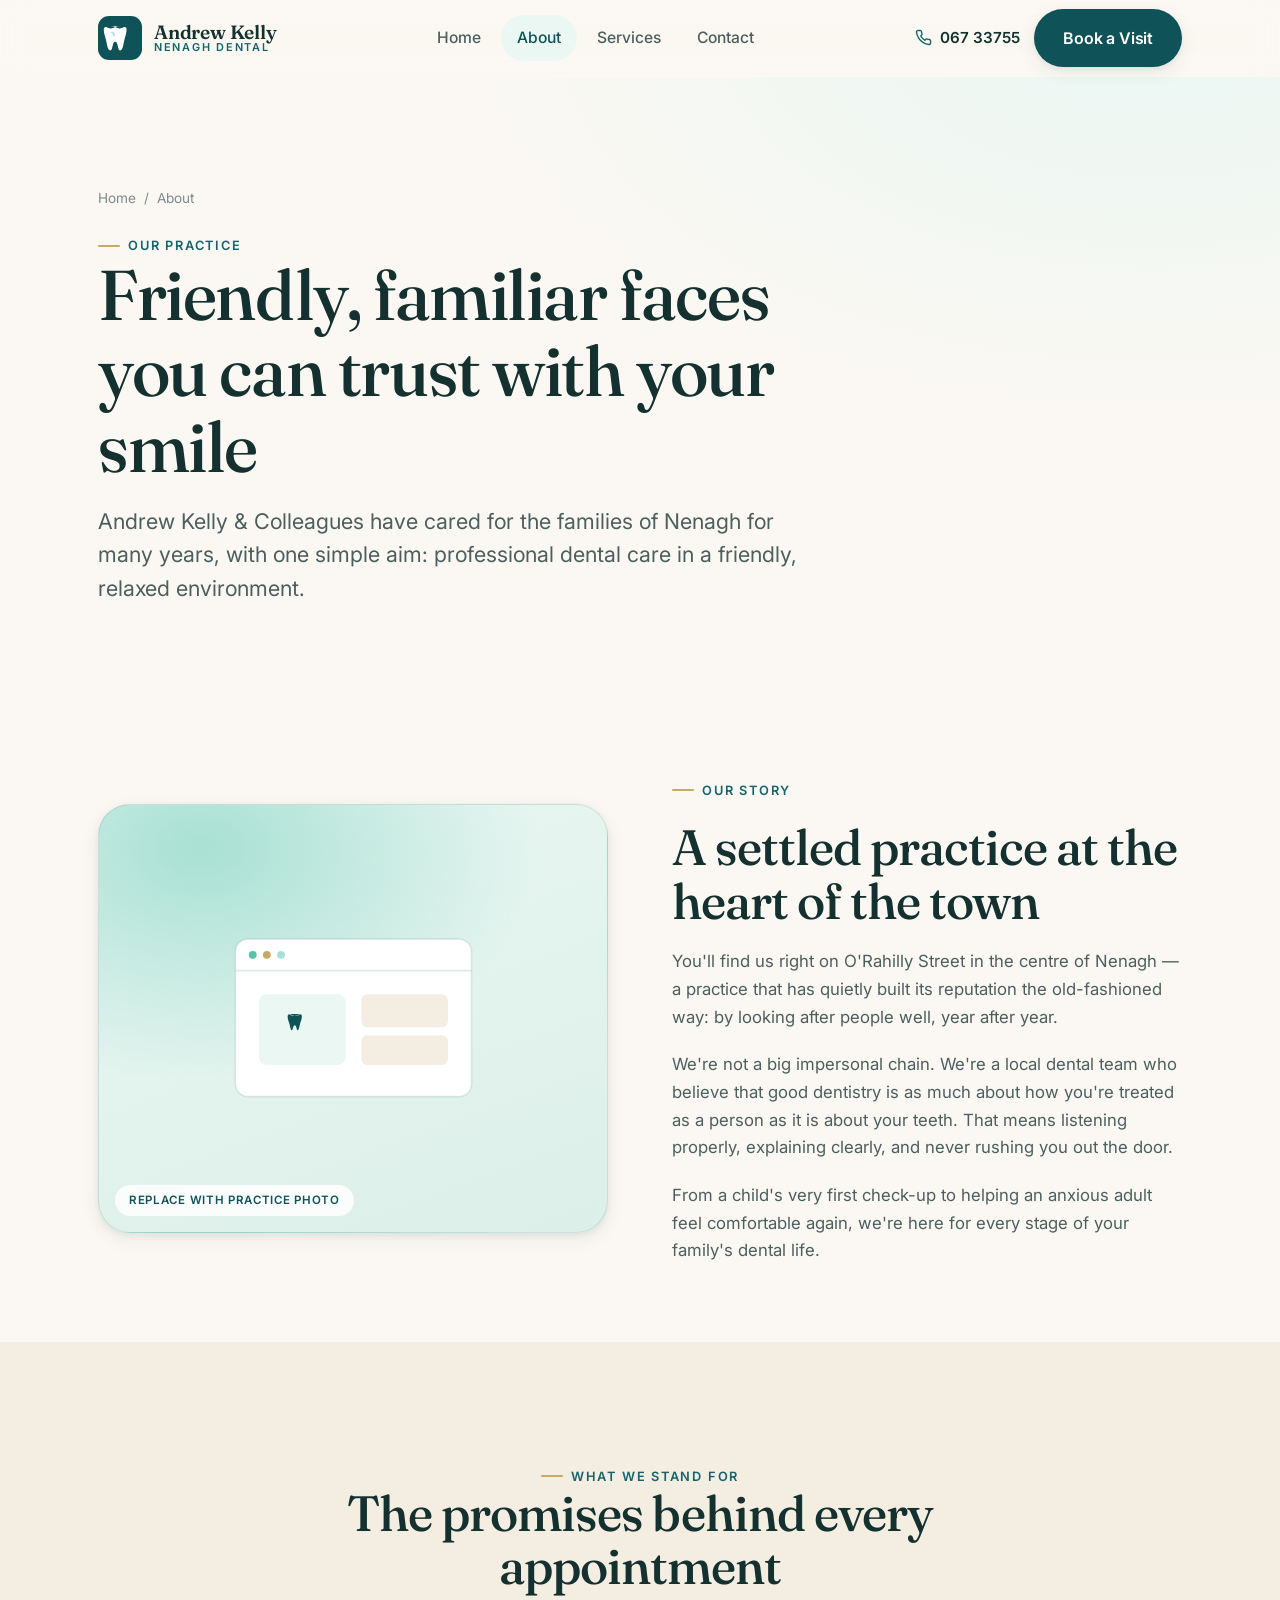
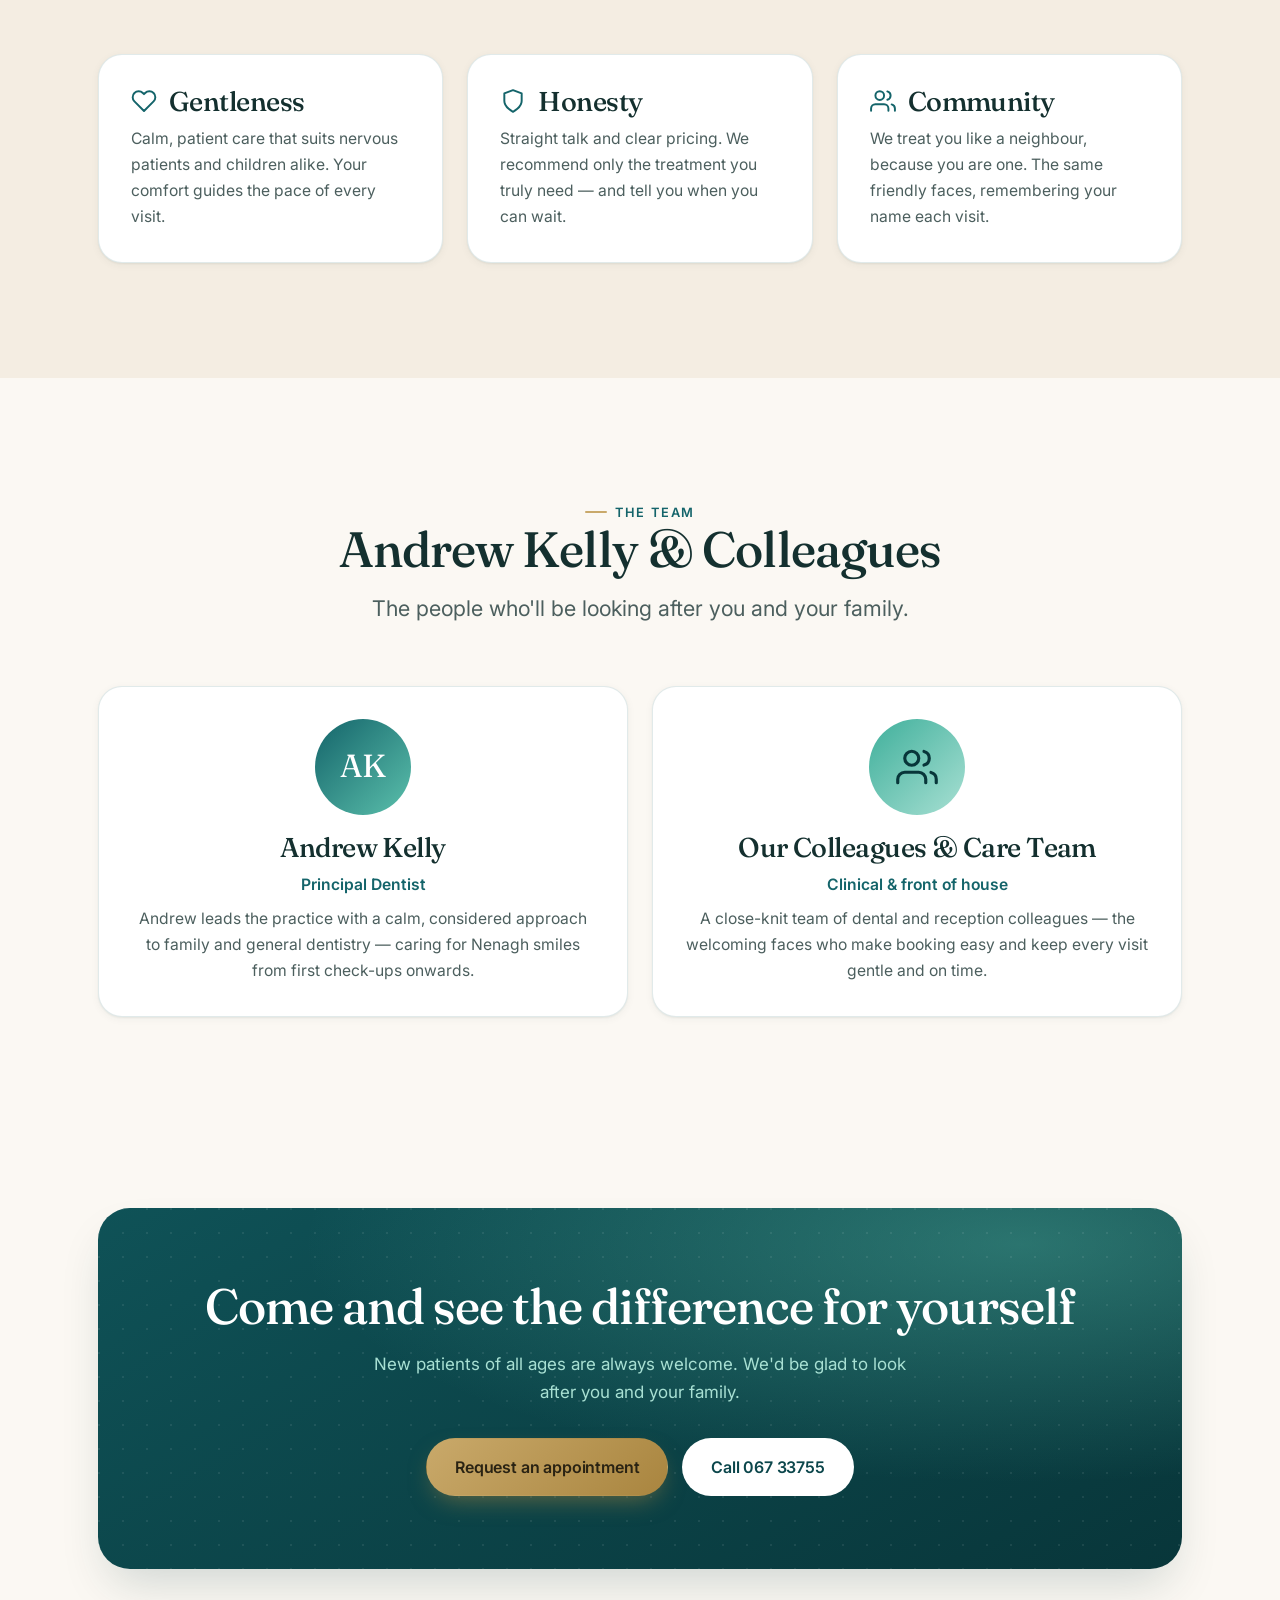
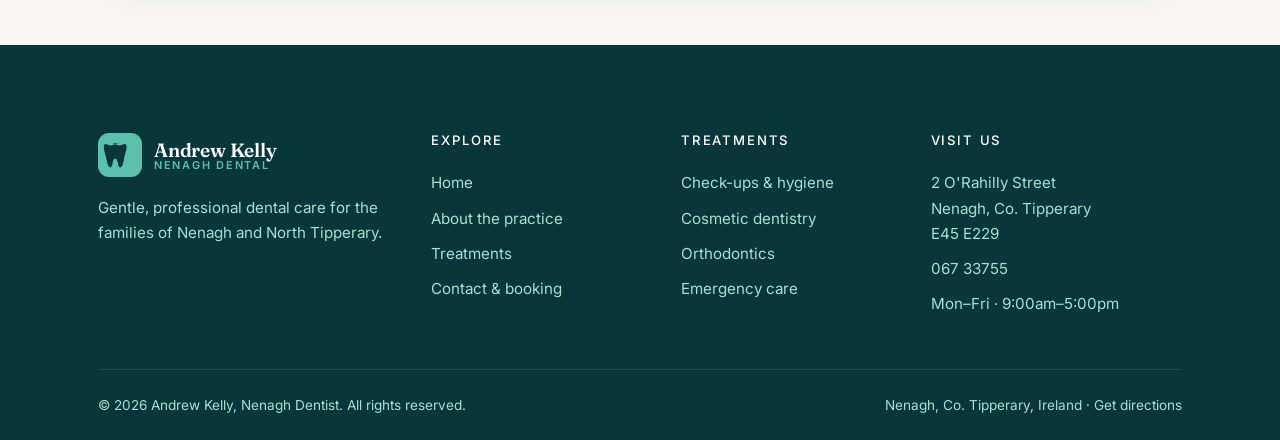
==== commit 4013b6f6: "Replace placeholders with verified details; remove client-flag notes - contact.html: real practice e" ====
--- a/about.html
+++ b/about.html
@@ -99,32 +99,26 @@
       </div>
     </section>
 
-    <!-- Team (placeholder, client to confirm) -->
+    <!-- Team — add individual bios & photos when supplied by the practice -->
     <section class="section">
       <div class="container">
         <div class="section-head center reveal">
           <span class="eyebrow" style="justify-content:center;">The team</span>
           <h2>Andrew Kelly &amp; Colleagues</h2>
-          <p class="lead" style="font-size:0.95rem;color:var(--ink-mute);">Team details below are placeholders — client to confirm names, roles &amp; qualifications.</p>
+          <p class="lead">The people who'll be looking after you and your family.</p>
         </div>
-        <div class="grid grid--3">
+        <div class="grid grid--2">
           <article class="card reveal" style="text-align:center;">
             <div style="width:96px;height:96px;border-radius:50%;margin:0 auto 18px;background:linear-gradient(135deg,var(--teal-600),var(--mint-400));display:grid;place-items:center;color:#fff;font-family:var(--font-display);font-size:2rem;">AK</div>
             <h3>Andrew Kelly</h3>
             <p style="color:var(--teal-600);font-weight:600;margin-bottom:8px;">Principal Dentist</p>
-            <p>Leading the practice with a calm, considered approach to family and general dentistry. <em>(Bio to be confirmed.)</em></p>
+            <p>Andrew leads the practice with a calm, considered approach to family and general dentistry — caring for Nenagh smiles from first check-ups onwards.</p>
           </article>
           <article class="card reveal" data-delay="1" style="text-align:center;">
-            <div style="width:96px;height:96px;border-radius:50%;margin:0 auto 18px;background:linear-gradient(135deg,var(--mint-500),var(--mint-200));display:grid;place-items:center;color:#08363a;font-family:var(--font-display);font-size:2rem;">＋</div>
-            <h3>Associate Dentist</h3>
-            <p style="color:var(--teal-600);font-weight:600;margin-bottom:8px;">Colleague</p>
-            <p>Placeholder for an associate dentist or hygienist. <em>(Name &amp; role to be confirmed by client.)</em></p>
-          </article>
-          <article class="card reveal" data-delay="2" style="text-align:center;">
-            <div style="width:96px;height:96px;border-radius:50%;margin:0 auto 18px;background:linear-gradient(135deg,var(--gold),var(--gold-dark));display:grid;place-items:center;color:#fff;font-family:var(--font-display);font-size:2rem;">＋</div>
-            <h3>Reception &amp; Care Team</h3>
-            <p style="color:var(--teal-600);font-weight:600;margin-bottom:8px;">Front of house</p>
-            <p>The welcoming faces who make booking easy and every visit run smoothly. <em>(Details to be confirmed.)</em></p>
+            <div style="width:96px;height:96px;border-radius:50%;margin:0 auto 18px;background:linear-gradient(135deg,var(--mint-500),var(--mint-200));display:grid;place-items:center;color:#08363a;font-family:var(--font-display);font-size:2rem;"><svg viewBox="0 0 24 24" fill="none" stroke="currentColor" stroke-width="1.8" stroke-linecap="round" stroke-linejoin="round" style="width:42px;height:42px;"><path d="M17 21v-2a4 4 0 0 0-4-4H5a4 4 0 0 0-4 4v2"/><circle cx="9" cy="7" r="4"/><path d="M23 21v-2a4 4 0 0 0-3-3.87M16 3.13a4 4 0 0 1 0 7.75"/></svg></div>
+            <h3>Our Colleagues &amp; Care Team</h3>
+            <p style="color:var(--teal-600);font-weight:600;margin-bottom:8px;">Clinical &amp; front of house</p>
+            <p>A close-knit team of dental and reception colleagues — the welcoming faces who make booking easy and keep every visit gentle and on time.</p>
           </article>
         </div>
       </div>
